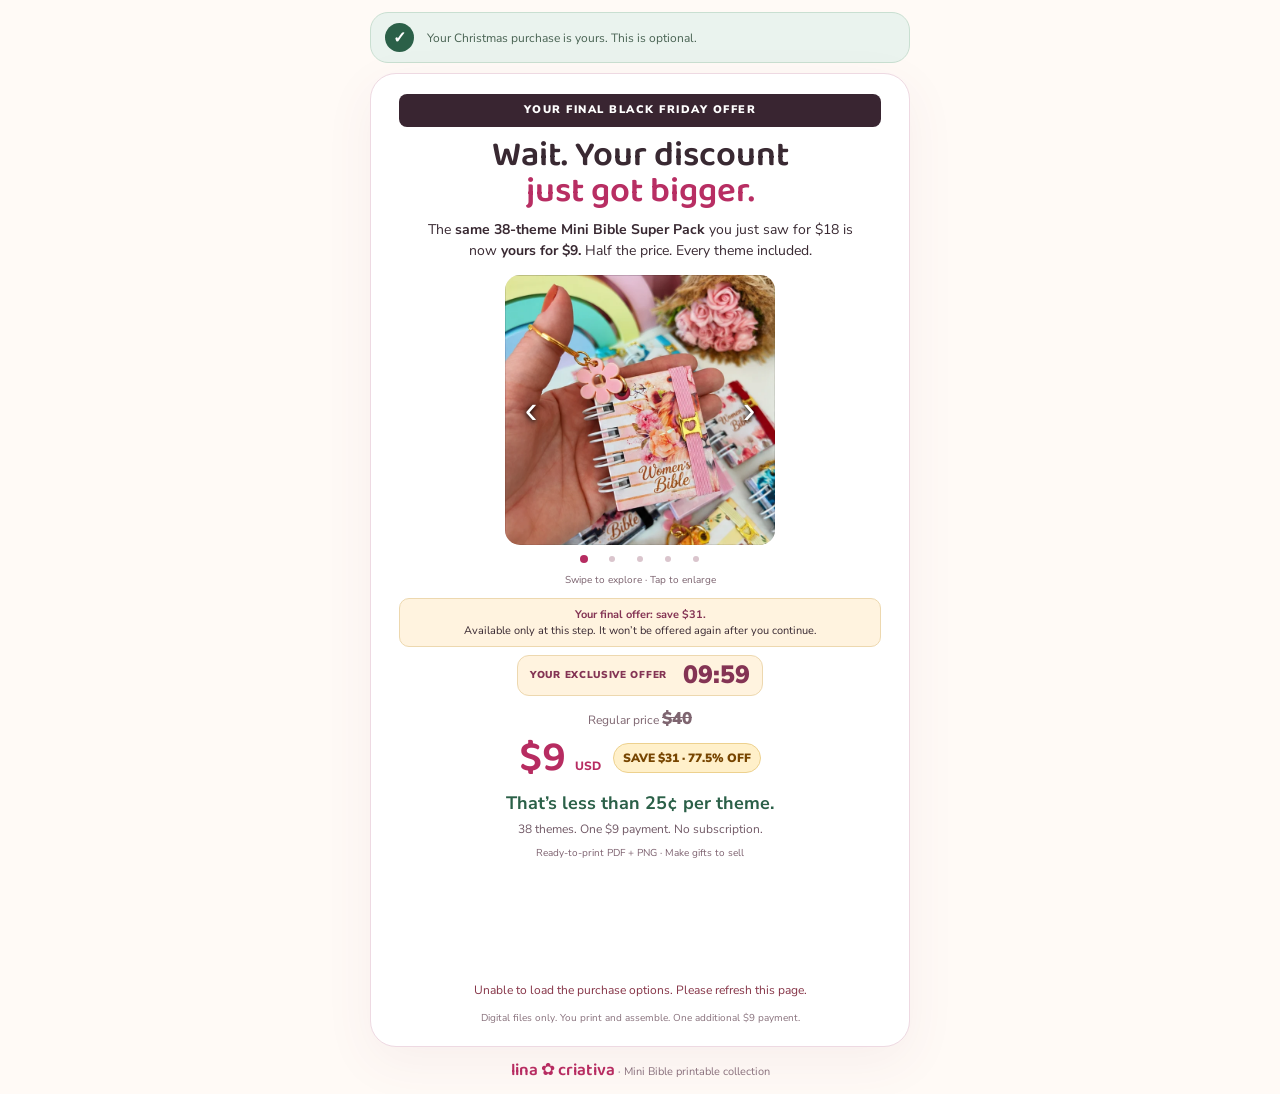
==== downsell.html @ 566d7fed "Add compact USD9 downsell with promotional copy, gallery and Hotmart funnel widget" ====
<!doctype html><html lang="en-US"><head><meta charset="utf-8"><meta name="viewport" content="width=device-width,initial-scale=1"><meta name="robots" content="noindex,nofollow"><meta name="theme-color" content="#fffaf6"><meta name="description" content="A final $9 offer for the 38-theme Mini Bible printable Super Pack in PDF and PNG."><title>One last offer — 38 Mini Bible themes for $9 | Lina Criativa</title><link rel="preload" as="font" href="./assets/baloo-latin.woff2" type="font/woff2" crossorigin><link rel="stylesheet" href="./compact.css?v=downsell-short-2"><script src="./offer-config.js" defer></script><script src="./app.js?v=downsell-short-2" defer></script></head><body><main class="shell"><section class="thanks" aria-label="Your purchase"><span class="check" aria-hidden="true">✓</span><div><p>Your Christmas purchase is yours. This is optional.</p></div></section><section class="offer" aria-labelledby="offer-title"><p class="eyebrow">YOUR FINAL BLACK FRIDAY OFFER</p><h2 id="offer-title">Wait. Your discount<br><span>just got bigger.</span></h2><p class="intro">The <strong>same 38-theme Mini Bible Super Pack</strong> you just saw for $18 is now <strong>yours for $9.</strong> Half the price. Every theme included.</p><div class="product"><div class="gallery" role="region" aria-label="Mini Bible photo gallery"><div class="gallery-stage"><div class="gallery-track"><button class="slide zoom" type="button" aria-label="Enlarge photo 1"><img src="./assets/photo-01.webp" alt="Floral Mini Bible keepsake with a flower charm" width="700" height="700" fetchpriority="high"></button><button class="slide zoom" type="button" aria-label="Enlarge photo 2"><img src="./assets/photo-02.webp" alt="Pink floral Mini Bible held in a hand" width="700" height="700" loading="lazy"></button><button class="slide zoom" type="button" aria-label="Enlarge photo 3"><img src="./assets/photo-04.webp" alt="Mini Bible with a cross and botanical cover" width="700" height="700" loading="lazy"></button><button class="slide zoom" type="button" aria-label="Enlarge photo 4"><img src="./assets/photo-03.webp" alt="Printed verse pages inside a Mini Bible" width="700" height="700" loading="lazy"></button><button class="slide zoom" type="button" aria-label="Enlarge photo 5"><img src="./assets/hero.webp" alt="A selection of Mini Bible themes" width="700" height="700" loading="lazy"></button></div><button class="gallery-arrow prev" type="button" aria-label="Previous photo">‹</button><button class="gallery-arrow next" type="button" aria-label="Next photo">›</button></div><div class="gallery-dots"><button type="button" data-slide="0" aria-label="Show photo 1" aria-pressed="true"></button><button type="button" data-slide="1" aria-label="Show photo 2" aria-pressed="false"></button><button type="button" data-slide="2" aria-label="Show photo 3" aria-pressed="false"></button><button type="button" data-slide="3" aria-label="Show photo 4" aria-pressed="false"></button><button type="button" data-slide="4" aria-label="Show photo 5" aria-pressed="false"></button></div><p class="gallery-hint">Swipe to explore · Tap to enlarge</p></div></div><div class="decision"><p class="last-chance"><strong>Your final offer: save $31.</strong><br>Available only at this step. It won’t be offered again after you continue.</p><div class="offer-clock" aria-label="Ten-minute countdown"><span>YOUR EXCLUSIVE OFFER</span><strong role="timer" aria-live="off" id="offer-countdown">10:00</strong></div><div class="bf-price"><p class="regular">Regular price <del>$40</del></p><p class="price"><strong>$9 <small>USD</small></strong><span class="saving">SAVE $31 · 77.5% OFF</span></p><p class="theme-value"><strong>That’s less than 25¢ per theme.</strong><span>38 themes. One $9 payment. No subscription.</span></p><p class="bf-note">Ready-to-print PDF + PNG · Make gifts to sell</p></div><!-- HOTMART - Sales Funnel Widget --><div id="hotmart-sales-funnel"></div><p class="widget-status" role="status" hidden>Unable to load the purchase options. Please refresh this page.</p><p class="fine">Digital files only. You print and assemble. One additional $9 payment.</p></div></section></main><footer>lina ✿ criativa <span>· Mini Bible printable collection</span></footer><dialog id="lightbox" aria-label="Enlarged Mini Bible photo"><button type="button" aria-label="Close photo">×</button><img alt=""></dialog><script src="https://checkout.hotmart.com/lib/hotmart-checkout-elements.js" onload="checkoutElements.init('salesFunnel').mount('#hotmart-sales-funnel')" onerror="document.querySelector('.widget-status').hidden=false"></script></body></html>
---- compact.css ----
@font-face{font-family:Baloo;src:url('./assets/baloo-latin.woff2') format('woff2');font-display:swap}@font-face{font-family:Nunito;src:url('./assets/nunito-latin.woff2') format('woff2');font-display:swap}*{box-sizing:border-box}body{margin:0;background:#fffaf6;color:#392932;font-family:Nunito,Arial,sans-serif;line-height:1.5}.shell{max-width:760px;margin:26px auto 0;padding:0 20px}.thanks{display:flex;gap:13px;align-items:flex-start;background:#eaf3ee;border:1px solid #c9dfd1;border-radius:18px;padding:18px 22px;margin-bottom:18px}.check{flex:none;border-radius:50%;background:#2b6048;color:#fff;width:29px;height:29px;display:grid;place-items:center;font-weight:900}.thanks h1{font-size:19px;line-height:1.3;margin:0 0 5px;color:#224e3b}.thanks p{font-size:13px;margin:0;color:#486252}.offer{background:#fff;border:1px solid #eed9e2;box-shadow:0 15px 50px #843b5910;border-radius:26px;padding:28px 34px}.eyebrow{text-align:center;text-transform:uppercase;letter-spacing:1.5px;font-size:11px;font-weight:900;color:#ad2b5c;margin:0 0 10px}.offer h2{font-family:Baloo,Georgia,serif;font-size:43px;line-height:1.04;text-align:center;font-weight:600;margin:0}.offer h2 span{color:#b82e63}.intro{text-align:center;max-width:590px;margin:14px auto 20px;font-size:16px;line-height:1.5}.product{display:grid;grid-template-columns:165px 1fr;gap:24px;align-items:center}.product img{width:165px;height:210px;object-fit:cover;border-radius:16px}.product ul{list-style:none;padding:0;margin:0;font-size:14px}.product li{position:relative;padding:5px 0 5px 20px}.product li:before{content:'✓';position:absolute;left:0;color:#2b6048;font-weight:900}.bonus{font-size:12px;color:#7b626e;line-height:1.45;border-top:1px solid #f0e2e8;padding-top:10px;margin:10px 0 0}.decision{margin-top:18px}.price{display:flex;align-items:center;justify-content:center;gap:14px;flex-wrap:wrap;margin:0 0 12px}.price>span{font-size:12px;color:#79616e}.price strong{color:#b72c61;font-family:Baloo,Georgia,serif;font-size:46px;font-weight:600;line-height:1.1}.price small{font:800 12px Nunito}.accept{display:block;text-align:center;text-decoration:none;font-size:15px;font-weight:900;line-height:1.3;color:white;background:#b62c61;box-shadow:0 5px 0 #8a2048;border-radius:13px;padding:17px 14px}.accept:focus-visible,.decline:focus-visible{outline:3px solid #285848;outline-offset:5px}.decline{display:block;text-align:center;font-size:12px;color:#78616b;margin-top:20px;text-underline-offset:4px}.fine{text-align:center;font-size:11px;color:#88717c;line-height:1.5;margin:12px 0 0}footer{text-align:center;font:20px Baloo,Georgia,serif;color:#b72c61;padding:16px 20px}footer span{font:11px Nunito;color:#8a717d}@media(max-width:600px){.shell{margin-top:12px;padding:0 12px}.thanks{padding:13px;gap:10px;margin-bottom:12px;border-radius:15px}.thanks h1{font-size:16px}.thanks p{font-size:11px}.check{width:25px;height:25px}.offer{padding:20px 16px;border-radius:20px}.eyebrow{font-size:9px;letter-spacing:1px;margin-bottom:10px}.offer h2{font-size:33px}.intro{font-size:13px;margin:11px auto 15px}.product{grid-template-columns:103px 1fr;gap:12px}.product img{width:103px;height:161px;border-radius:11px}.product ul{font-size:11px;line-height:1.45}.product li{padding:4px 0 4px 14px}.bonus{font-size:10px;margin-top:7px;padding-top:7px}.decision{margin-top:14px}.price{gap:9px;margin-bottom:10px}.price>span{font-size:10px}.price strong{font-size:40px}.accept{font-size:13px;padding:14px 10px}.decline{font-size:11px;margin-top:17px}.fine{font-size:10px;margin-top:10px}footer{padding:12px;font-size:18px}}
.bf-price{text-align:center;margin-bottom:13px}.regular{font-size:12px;color:#7e6570;margin:0 0 3px}.regular del{font-weight:900;font-size:17px}.bf-price .price{margin:0;gap:12px}.saving{background:#fff0ca;border:1px solid #edd18e;color:#774500!important;font-weight:900;padding:5px 9px;border-radius:30px}.bf-note{font-size:10px;color:#7d616f;margin:5px 0 0}.eyebrow{background:#392531;color:#fff;border-radius:8px;padding:8px 6px}.offer h2{font-size:39px}@media(max-width:600px){.offer h2{font-size:30px}.intro{font-size:12px;line-height:1.45;margin:10px auto 13px}.eyebrow{font-size:9px;padding:7px 4px}.bf-price{margin-bottom:11px}.regular{font-size:10px}.regular del{font-size:14px}.bf-note{font-size:9px}.saving{font-size:9px!important;padding:4px 7px}.decision{margin-top:12px}.accept{font-size:13px}}

/* Photo gallery and compact mobile layout */
[hidden]{display:none!important}.product{grid-template-columns:220px minmax(0,1fr);gap:20px}.gallery{min-width:0}.gallery-stage{position:relative;border-radius:15px;overflow:hidden;background:#f8efed}.gallery-track{display:flex;overflow-x:auto;scroll-snap-type:x mandatory;scrollbar-width:none;overscroll-behavior-x:contain}.gallery-track::-webkit-scrollbar{display:none}.slide{flex:0 0 100%;min-width:0;scroll-snap-align:start;padding:0;border:0;background:none;cursor:zoom-in}.product .slide img{display:block;width:100%;height:auto;aspect-ratio:1;object-fit:contain;border-radius:0}.gallery-arrow{position:absolute;top:50%;transform:translateY(-50%);width:34px;height:44px;border:0;border-radius:10px;background:#ffffffed;color:#6e2541;font-size:28px;cursor:pointer;box-shadow:0 2px 8px #0002}.prev{left:4px}.next{right:4px}.gallery-dots{display:flex;justify-content:center;gap:0}.gallery-dots button{position:relative;width:28px;height:28px;border:0;background:none;cursor:pointer}.gallery-dots button:after{content:'';position:absolute;width:6px;height:6px;left:11px;top:11px;border-radius:50%;background:#dac5cd}.gallery-dots button[aria-pressed=true]:after{background:#b62c61;width:8px;height:8px;left:10px;top:10px}.gallery-hint{text-align:center;font-size:10px;color:#7b626e;margin:0}.last-chance{background:#fff3df;border:1px solid #edd8af;border-radius:10px;padding:10px;font-size:12px;line-height:1.4;text-align:center;margin:0 0 13px}.last-chance strong{color:#843454}.widget-status{font-size:12px;text-align:center;color:#853346}#hotmart-sales-funnel{width:100%;min-height:100px}#hotmart-sales-funnel iframe{max-width:100%}button:focus-visible{outline:3px solid #285848;outline-offset:2px}#lightbox{border:0;border-radius:18px;padding:10px;background:#fff;max-width:94vw;max-height:94dvh}#lightbox::backdrop{background:#20131dcc}#lightbox img{display:block;max-width:86vw;max-height:82dvh;object-fit:contain}#lightbox>button{display:block;margin-left:auto;border:0;background:#fff;width:44px;height:44px;font-size:30px;cursor:pointer}
@media(max-width:600px){.shell{padding:0 10px;margin-top:10px}.offer{padding:17px 14px}.thanks{padding:11px;margin-bottom:10px}.thanks h1{font-size:15px}.thanks p{font-size:11px}.offer h2{font-size:29px}.product{grid-template-columns:145px minmax(0,1fr);gap:12px}.product ul{font-size:11px}.product li{padding-top:3px;padding-bottom:3px}.bonus{font-size:10px}.gallery-arrow{width:30px;height:44px}.gallery-hint{font-size:9px}.last-chance{font-size:11px;padding:9px;margin-bottom:10px}.fine{font-size:10px}.intro{font-size:12px}.eyebrow{letter-spacing:.7px}.decision{margin-top:13px}}
@media(max-width:360px){.product{grid-template-columns:125px minmax(0,1fr);gap:9px}.offer h2{font-size:26px}}
@media(prefers-reduced-motion:reduce){.gallery-track{scroll-behavior:auto}}

/* Larger product photos and transparent navigation */
.product{grid-template-columns:280px minmax(0,1fr)}.gallery-arrow{background:transparent;box-shadow:none;color:white;text-shadow:0 1px 4px #000,0 0 8px #0009;font-size:38px;width:44px;height:48px}.offer-clock{display:flex;align-items:center;justify-content:center;gap:16px;margin:0 auto 14px;padding:10px 16px;border-radius:12px;background:#fff3df;border:1px solid #edd8af;width:fit-content}.offer-clock span{font-size:10px;font-weight:900;letter-spacing:.7px;color:#843454}.offer-clock strong{font-size:29px;font-weight:900;font-variant-numeric:tabular-nums;line-height:1;color:#843454}.last-chance{margin-bottom:8px}@media(max-width:600px){.product{grid-template-columns:minmax(0,1fr);gap:13px}.gallery{width:100%;max-width:340px;margin-inline:auto}.product ul{font-size:12px;display:grid;grid-template-columns:1fr 1fr;gap:3px 10px}.bonus{font-size:11px}.offer-clock{gap:14px}.gallery-hint{font-size:10px}}

.theme-value{display:grid;gap:3px;text-align:center;margin:12px 0 8px}.theme-value strong{font-size:18px;color:#2b6048}.theme-value span{font-size:12px;color:#715966}@media(max-width:600px){.offer h2{font-size:28px}.theme-value strong{font-size:17px}}

#hotmart-sales-funnel{min-width:0;overflow:hidden}#hotmart-sales-funnel iframe{display:block;width:100%!important;max-width:100%!important;min-width:0!important}


/* Short final-offer layout */
.shell{max-width:580px;margin-top:12px}.thanks{padding:10px 14px;align-items:center;margin-bottom:10px}.thanks p{font-size:12px}.offer{padding:20px 28px}.offer h2{font-size:35px}.intro{font-size:14px;margin:10px auto 14px;max-width:440px}.product{display:block}.gallery{width:100%;max-width:270px;margin-inline:auto}.decision{margin-top:10px}.offer-clock{padding:7px 12px;margin-bottom:10px}.offer-clock strong{font-size:25px}.bf-price{margin-bottom:8px}.theme-value{margin-top:8px}.price strong{font-size:43px}.last-chance{font-size:11px;padding:8px}.fine{font-size:10px}footer{padding:10px;font-size:17px}@media(max-width:600px){.shell{margin-top:8px}.offer{padding:16px 16px}.offer h2{font-size:30px}.intro{font-size:12px;margin:8px auto 12px}.gallery{max-width:290px}.thanks p{font-size:10px}.thanks{padding:8px 10px}.theme-value strong{font-size:16px}.theme-value span{font-size:11px}.eyebrow{margin-bottom:9px}}
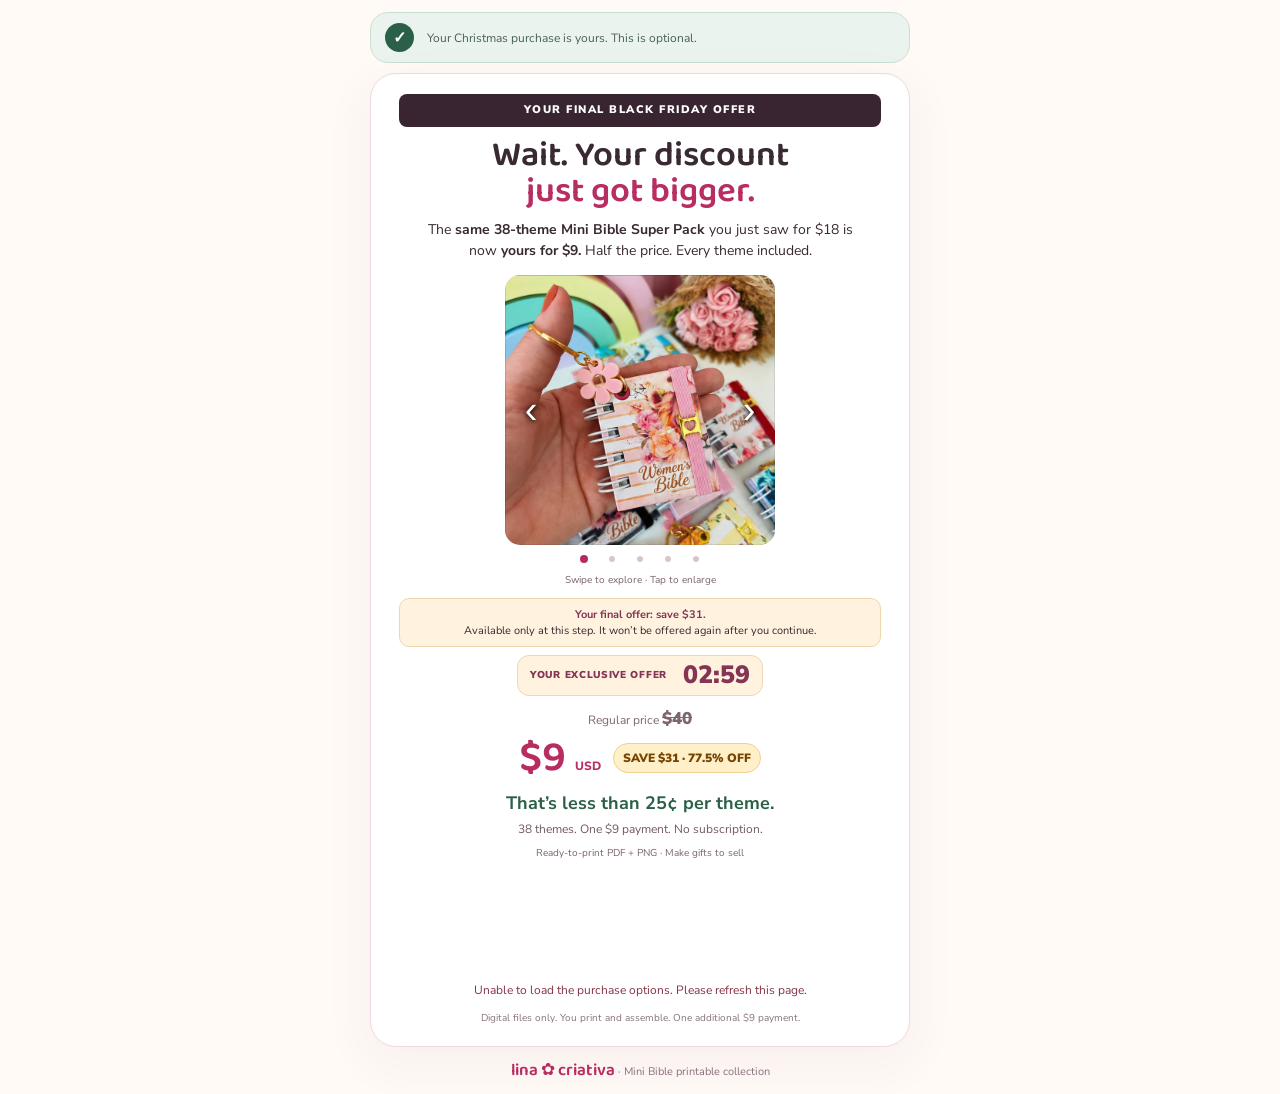
==== commit 6f6f1610: "Set downsell countdown to three minutes" ====
--- a/downsell.html
+++ b/downsell.html
@@ -1 +1 @@
-<!doctype html><html lang="en-US"><head><meta charset="utf-8"><meta name="viewport" content="width=device-width,initial-scale=1"><meta name="robots" content="noindex,nofollow"><meta name="theme-color" content="#fffaf6"><meta name="description" content="A final $9 offer for the 38-theme Mini Bible printable Super Pack in PDF and PNG."><title>One last offer — 38 Mini Bible themes for $9 | Lina Criativa</title><link rel="preload" as="font" href="./assets/baloo-latin.woff2" type="font/woff2" crossorigin><link rel="stylesheet" href="./compact.css?v=downsell-short-2"><script src="./offer-config.js" defer></script><script src="./app.js?v=downsell-short-2" defer></script></head><body><main class="shell"><section class="thanks" aria-label="Your purchase"><span class="check" aria-hidden="true">✓</span><div><p>Your Christmas purchase is yours. This is optional.</p></div></section><section class="offer" aria-labelledby="offer-title"><p class="eyebrow">YOUR FINAL BLACK FRIDAY OFFER</p><h2 id="offer-title">Wait. Your discount<br><span>just got bigger.</span></h2><p class="intro">The <strong>same 38-theme Mini Bible Super Pack</strong> you just saw for $18 is now <strong>yours for $9.</strong> Half the price. Every theme included.</p><div class="product"><div class="gallery" role="region" aria-label="Mini Bible photo gallery"><div class="gallery-stage"><div class="gallery-track"><button class="slide zoom" type="button" aria-label="Enlarge photo 1"><img src="./assets/photo-01.webp" alt="Floral Mini Bible keepsake with a flower charm" width="700" height="700" fetchpriority="high"></button><button class="slide zoom" type="button" aria-label="Enlarge photo 2"><img src="./assets/photo-02.webp" alt="Pink floral Mini Bible held in a hand" width="700" height="700" loading="lazy"></button><button class="slide zoom" type="button" aria-label="Enlarge photo 3"><img src="./assets/photo-04.webp" alt="Mini Bible with a cross and botanical cover" width="700" height="700" loading="lazy"></button><button class="slide zoom" type="button" aria-label="Enlarge photo 4"><img src="./assets/photo-03.webp" alt="Printed verse pages inside a Mini Bible" width="700" height="700" loading="lazy"></button><button class="slide zoom" type="button" aria-label="Enlarge photo 5"><img src="./assets/hero.webp" alt="A selection of Mini Bible themes" width="700" height="700" loading="lazy"></button></div><button class="gallery-arrow prev" type="button" aria-label="Previous photo">‹</button><button class="gallery-arrow next" type="button" aria-label="Next photo">›</button></div><div class="gallery-dots"><button type="button" data-slide="0" aria-label="Show photo 1" aria-pressed="true"></button><button type="button" data-slide="1" aria-label="Show photo 2" aria-pressed="false"></button><button type="button" data-slide="2" aria-label="Show photo 3" aria-pressed="false"></button><button type="button" data-slide="3" aria-label="Show photo 4" aria-pressed="false"></button><button type="button" data-slide="4" aria-label="Show photo 5" aria-pressed="false"></button></div><p class="gallery-hint">Swipe to explore · Tap to enlarge</p></div></div><div class="decision"><p class="last-chance"><strong>Your final offer: save $31.</strong><br>Available only at this step. It won’t be offered again after you continue.</p><div class="offer-clock" aria-label="Ten-minute countdown"><span>YOUR EXCLUSIVE OFFER</span><strong role="timer" aria-live="off" id="offer-countdown">10:00</strong></div><div class="bf-price"><p class="regular">Regular price <del>$40</del></p><p class="price"><strong>$9 <small>USD</small></strong><span class="saving">SAVE $31 · 77.5% OFF</span></p><p class="theme-value"><strong>That’s less than 25¢ per theme.</strong><span>38 themes. One $9 payment. No subscription.</span></p><p class="bf-note">Ready-to-print PDF + PNG · Make gifts to sell</p></div><!-- HOTMART - Sales Funnel Widget --><div id="hotmart-sales-funnel"></div><p class="widget-status" role="status" hidden>Unable to load the purchase options. Please refresh this page.</p><p class="fine">Digital files only. You print and assemble. One additional $9 payment.</p></div></section></main><footer>lina ✿ criativa <span>· Mini Bible printable collection</span></footer><dialog id="lightbox" aria-label="Enlarged Mini Bible photo"><button type="button" aria-label="Close photo">×</button><img alt=""></dialog><script src="https://checkout.hotmart.com/lib/hotmart-checkout-elements.js" onload="checkoutElements.init('salesFunnel').mount('#hotmart-sales-funnel')" onerror="document.querySelector('.widget-status').hidden=false"></script></body></html>+<!doctype html><html lang="en-US"><head><meta charset="utf-8"><meta name="viewport" content="width=device-width,initial-scale=1"><meta name="robots" content="noindex,nofollow"><meta name="theme-color" content="#fffaf6"><meta name="description" content="A final $9 offer for the 38-theme Mini Bible printable Super Pack in PDF and PNG."><title>One last offer — 38 Mini Bible themes for $9 | Lina Criativa</title><link rel="preload" as="font" href="./assets/baloo-latin.woff2" type="font/woff2" crossorigin><link rel="stylesheet" href="./compact.css?v=downsell-three-min-3"><script src="./offer-config.js" defer></script><script src="./app.js?v=downsell-three-min-3" defer></script></head><body><main class="shell"><section class="thanks" aria-label="Your purchase"><span class="check" aria-hidden="true">✓</span><div><p>Your Christmas purchase is yours. This is optional.</p></div></section><section class="offer" aria-labelledby="offer-title"><p class="eyebrow">YOUR FINAL BLACK FRIDAY OFFER</p><h2 id="offer-title">Wait. Your discount<br><span>just got bigger.</span></h2><p class="intro">The <strong>same 38-theme Mini Bible Super Pack</strong> you just saw for $18 is now <strong>yours for $9.</strong> Half the price. Every theme included.</p><div class="product"><div class="gallery" role="region" aria-label="Mini Bible photo gallery"><div class="gallery-stage"><div class="gallery-track"><button class="slide zoom" type="button" aria-label="Enlarge photo 1"><img src="./assets/photo-01.webp" alt="Floral Mini Bible keepsake with a flower charm" width="700" height="700" fetchpriority="high"></button><button class="slide zoom" type="button" aria-label="Enlarge photo 2"><img src="./assets/photo-02.webp" alt="Pink floral Mini Bible held in a hand" width="700" height="700" loading="lazy"></button><button class="slide zoom" type="button" aria-label="Enlarge photo 3"><img src="./assets/photo-04.webp" alt="Mini Bible with a cross and botanical cover" width="700" height="700" loading="lazy"></button><button class="slide zoom" type="button" aria-label="Enlarge photo 4"><img src="./assets/photo-03.webp" alt="Printed verse pages inside a Mini Bible" width="700" height="700" loading="lazy"></button><button class="slide zoom" type="button" aria-label="Enlarge photo 5"><img src="./assets/hero.webp" alt="A selection of Mini Bible themes" width="700" height="700" loading="lazy"></button></div><button class="gallery-arrow prev" type="button" aria-label="Previous photo">‹</button><button class="gallery-arrow next" type="button" aria-label="Next photo">›</button></div><div class="gallery-dots"><button type="button" data-slide="0" aria-label="Show photo 1" aria-pressed="true"></button><button type="button" data-slide="1" aria-label="Show photo 2" aria-pressed="false"></button><button type="button" data-slide="2" aria-label="Show photo 3" aria-pressed="false"></button><button type="button" data-slide="3" aria-label="Show photo 4" aria-pressed="false"></button><button type="button" data-slide="4" aria-label="Show photo 5" aria-pressed="false"></button></div><p class="gallery-hint">Swipe to explore · Tap to enlarge</p></div></div><div class="decision"><p class="last-chance"><strong>Your final offer: save $31.</strong><br>Available only at this step. It won’t be offered again after you continue.</p><div class="offer-clock" aria-label="Three-minute countdown"><span>YOUR EXCLUSIVE OFFER</span><strong role="timer" aria-live="off" id="offer-countdown">03:00</strong></div><div class="bf-price"><p class="regular">Regular price <del>$40</del></p><p class="price"><strong>$9 <small>USD</small></strong><span class="saving">SAVE $31 · 77.5% OFF</span></p><p class="theme-value"><strong>That’s less than 25¢ per theme.</strong><span>38 themes. One $9 payment. No subscription.</span></p><p class="bf-note">Ready-to-print PDF + PNG · Make gifts to sell</p></div><!-- HOTMART - Sales Funnel Widget --><div id="hotmart-sales-funnel"></div><p class="widget-status" role="status" hidden>Unable to load the purchase options. Please refresh this page.</p><p class="fine">Digital files only. You print and assemble. One additional $9 payment.</p></div></section></main><footer>lina ✿ criativa <span>· Mini Bible printable collection</span></footer><dialog id="lightbox" aria-label="Enlarged Mini Bible photo"><button type="button" aria-label="Close photo">×</button><img alt=""></dialog><script src="https://checkout.hotmart.com/lib/hotmart-checkout-elements.js" onload="checkoutElements.init('salesFunnel').mount('#hotmart-sales-funnel')" onerror="document.querySelector('.widget-status').hidden=false"></script></body></html>
